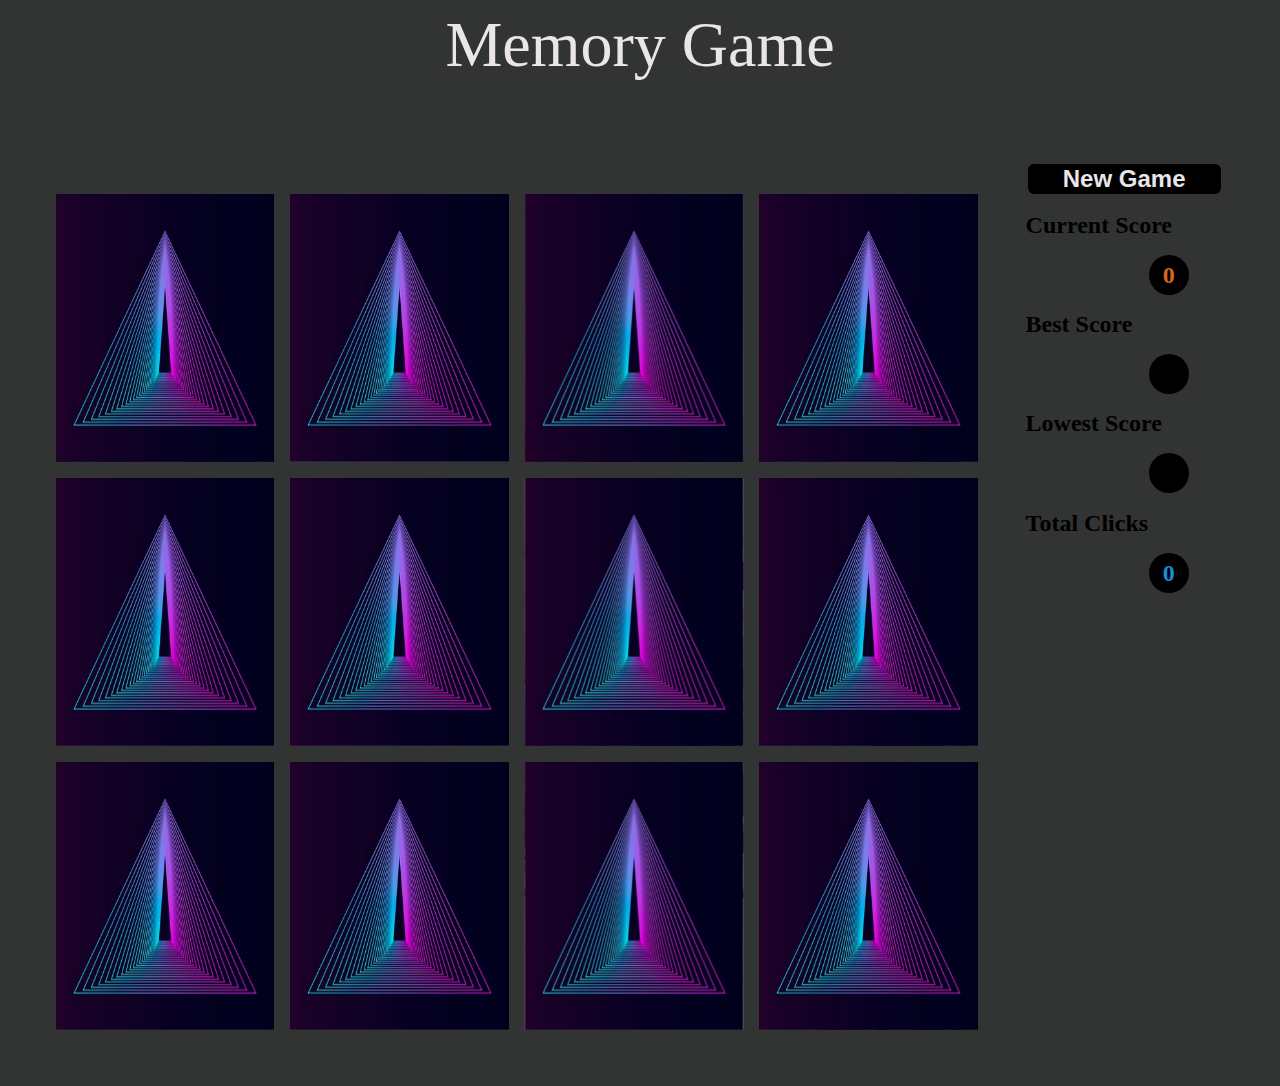
==== memory.html @ ea2de8b4 "Add files via upload" ====
<!DOCTYPE html>
<html lang="en">
<head>
    <meta charset="UTF-8">
    <meta name="viewport" content="width=device-width, initial-scale=1.0">
    <meta http-equiv="X-UA-Compatible" content="ie=edge">
    <link rel="stylesheet" href="style.css"></link>
    <title>Memory Game</title>
</head>
<body>
    <div class="header">Memory Game</div>
    <div class="wrapper">
        <div class="main-div">
            <div>
                <div class="card-container">
                    <div class="card">
                        <div class="front">
                            <img class="frontImage" src="images/img1.jpg">  
                        </div>
                        <div class="back"> 
                            <img src="images/back.jpg">                           
                        </div>
                        
                    </div>
                </div>
                
            </div>

            <div>
                <div class="card-container">
                    <div class="card">
                        <div class="front">
                            <img class="frontImage" src=""> 
                        </div>
                        <div class="back">
                            <img src="images/back.jpg">  
                        </div>
                        
                    </div>
                </div>
                
            </div>

            <div>
                <div class="card-container">
                    <div class="card">
                        <div class="front">
                            <img class="frontImage" src=""> 
                        </div>
                        <div class="back">
                            <img src="images/back.jpg">  
                        </div>
                        
                    </div>
                </div>
                
            </div>

            <div>
                <div class="card-container">
                    <div class="card">
                        <div class="front">
                            <img class="frontImage" src=""> 
                        </div>
                        <div class="back">
                            <img src="images/back.jpg">  
                        </div>
                        
                    </div>
                </div>
                
            </div>

            <div>
                <div class="card-container">
                    <div class="card">
                        <div class="front">
                            <img class="frontImage" src=""> 
                        </div>
                        <div class="back">
                            <img src="images/back.jpg">  
                        </div>
                        
                    </div>
                </div>
                
            </div>
            <div>
                <div class="card-container">
                    <div class="card">
                        <div class="front">
                            <img class="frontImage" src=""> 
                        </div>
                        <div class="back">
                            <img src="images/back.jpg">  
                        </div>
                        
                    </div>
                </div>
                
            </div>
            <div>
                <div class="card-container">
                    <div class="card">
                        <div class="front">
                            <img class="frontImage" src=""> 
                        </div>
                        <div class="back">
                            <img src="images/back.jpg">  
                        </div>
                        
                    </div>
                </div>
                
            </div>
            <div>
                <div class="card-container">
                    <div class="card">
                        <div class="front">
                            <img class="frontImage" src=""> 
                        </div>
                        <div class="back">
                            <img src="images/back.jpg">  
                        </div>
                        
                    </div>
                </div>
                
            </div>

            <div>
                <div class="card-container">
                    <div class="card">
                        <div class="front">
                            <img class="frontImage" src=""> 
                        </div>
                        <div class="back">
                            <img src="images/back.jpg">  
                        </div>
                       
                    </div>
                </div>
                
            </div>

            <div>
                <div class="card-container">
                    <div class="card">
                        <div class="front">
                            <img class="frontImage" src=""> 
                        </div>
                        <div class="back">
                            <img src="images/back.jpg">  
                        </div>
                        
                    </div>
                </div>
                
            </div>

            <div>
                <div class="card-container">
                    <div class="card">
                        <div class="front">
                            <img class="frontImage" src=""> 
                        </div>
                        <div class="back">
                            <img src="images/back.jpg">  
                        </div>
                        
                    </div>
                </div>
                
            </div>

            <div>
                <div class="card-container">
                    <div class="card">
                        <div class="front">
                            <img class="frontImage" src=""> 
                        </div>
                        <div class="back">
                            <img src="images/back.jpg">  
                        </div>
                        
                    </div>
                </div>
                
            </div>


        </div>
        <div class="side-div">
            <div class="start-div">
                <button class="new-game" onclick="startNewGame()"> New Game</button>
            </div>

            <div class="score-div">
               <h1>Current Score</h1> <span id="current-score">0 </span>
               <h1>Best Score</h1> <span id="best-score"> 0 </span>
               <h1>Lowest Score</h1> <span id="lowest-score"> 0 </span>
               <h1>Total Clicks</h1> <span id="clicks"> 0 </span>

            </div>
            
        </div>
    </div>

    
  <script src="script.js"></script>  
</body>
</html>
---- style.css ----
/* .wrapper > div:nth-child(odd) {
    background: rgb(101, 167, 130);

} */
.wrapper {
    display: grid;
    grid-template-columns:80% 20%;
    grid-column-gap: 1em;
    padding: 1em;
    height: 100vh;

}

.main-div{
    display: grid;
    grid-template-columns:repeat(4,1fr);
    grid-column-gap: 1em;
    grid-row-gap: 1em;
    grid-auto-rows: minmax(1fr,auto);
    grid-auto-columns: minmax(300px,auto);
    padding: 2em;
}

.main-div > div:nth-child(even){
    background: yellow;
}

.card-container{
    width: 100%;
    height: 100%;
}

.card{
    width: 100%;
    height: 100%;
    position: relative;
    transition: transform 0.6s;
    transform-style: preserve-3d;

}
.front, .back{
    position: absolute;
    width: 100%;
    height: 100%;
    backface-visibility: hidden;
}

.front{
    background: rgb(15, 15, 82);
}
.flipped{
    transform: RotateY(180deg);
}
.back{
    background: rgb(168, 93, 66);
}

.back img{
    width: 100%;
    height: 100%;
}

.front img{
    width: 100%;
    height: 100%;
}

.new-game{
    width: 80%;
    height: 20%;
    border: 2px solid rgb(50, 51, 51);
    border-radius: 8px;
    font-size: 24px;
    font-weight: bold;
    background-color: black;
}

.score-div {
    text-align: justify;
    text-decoration: solid;
    font-weight: bold;
    font-size: 0.75em;

}

span{
    display: block;
    height: 40px;
    width: 40px;
    line-height: 40px;
    margin-left: 50%;
    -moz-border-radius: 20px;
    border-radius: 20px;

    background-color: black;
    color: white;
    text-align: center;
    font-size: 2em
}

#current-score{
    color: chocolate;
}

#best-score{
    color: rgb(16, 129, 45);
}

#lowest-score{
    color: rgb(199, 48, 73);
}

#clicks{
    color: rgb(25, 139, 216);
}

.header{
    font-size: 4em;
    text-align: center;
    padding-bottom:1em ;
    color: rgb(233, 229, 233);
    background: rgb(50, 51, 51);
}

.new-game{
    color: rgb(233, 229, 233) ;
}

body{
    background:rgb(50, 51, 51) ;
}
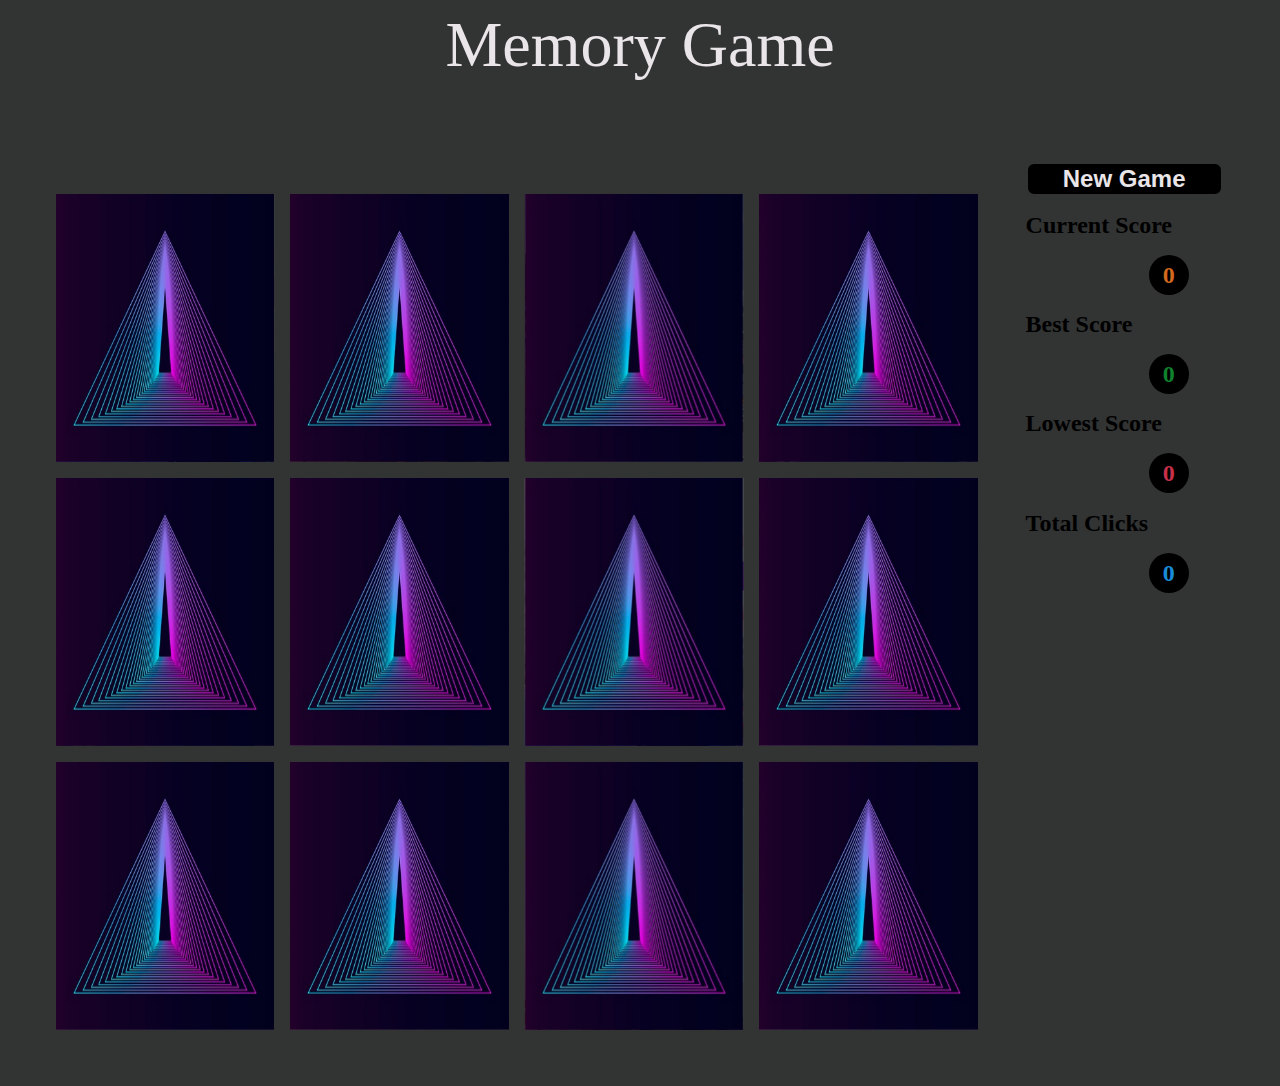
==== commit 88d0efbb: "Add files via upload" ====
--- a/memory.html
+++ b/memory.html
@@ -192,7 +192,7 @@
         </div>
         <div class="side-div">
             <div class="start-div">
-                <button class="new-game" onclick="startNewGame()"> New Game</button>
+                <button class="new-game" > New Game</button>
             </div>
 
             <div class="score-div">
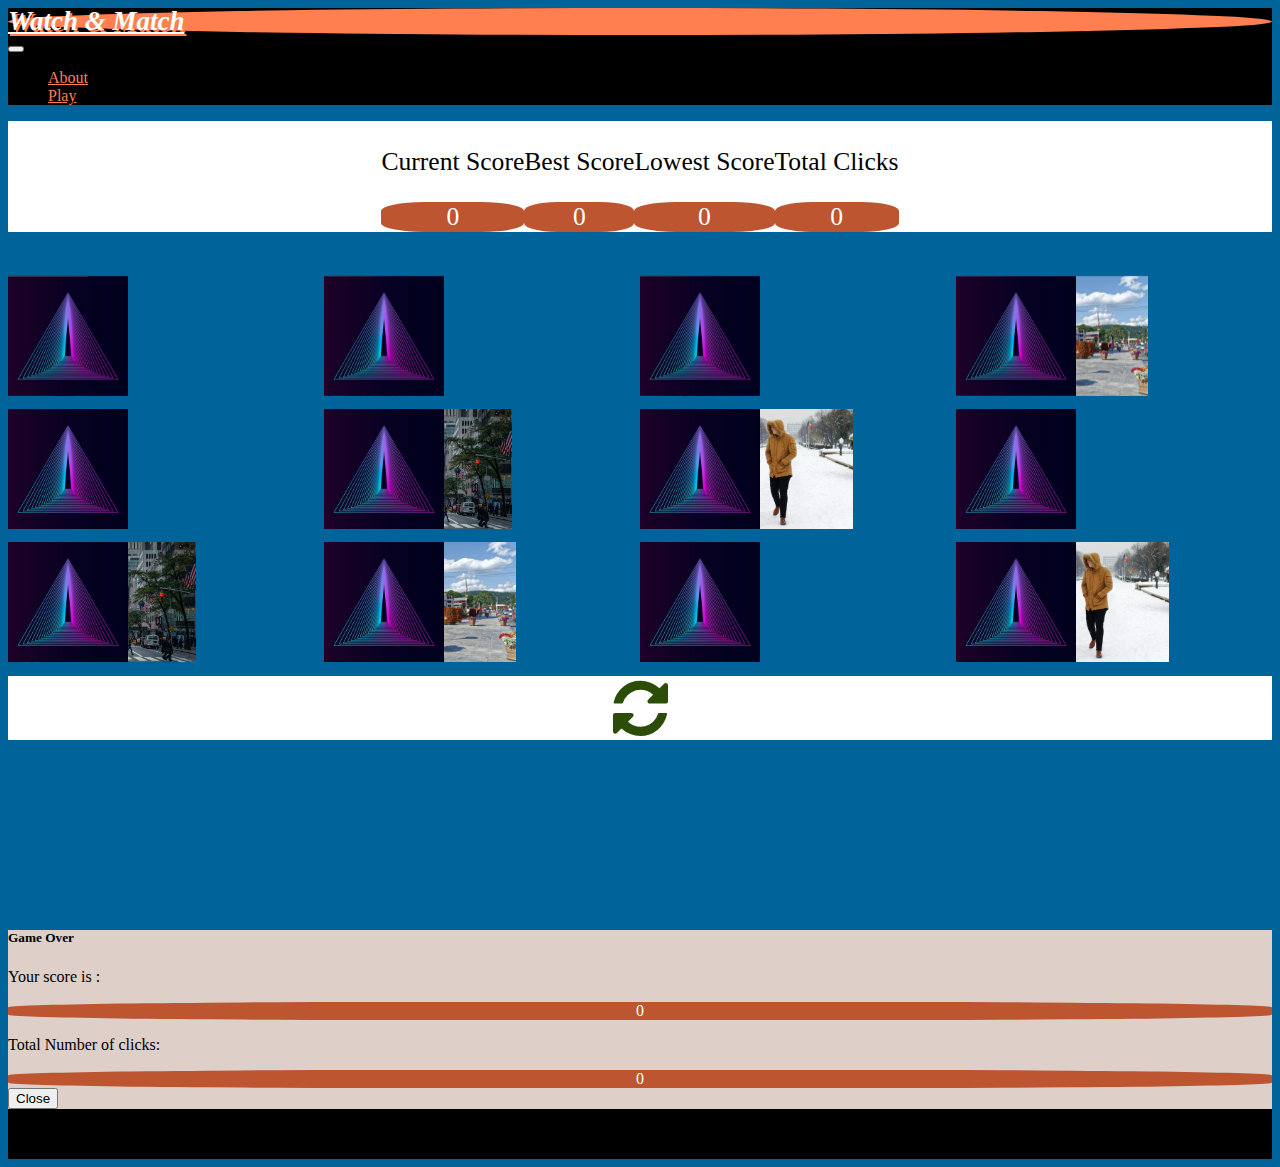
==== commit 9f87a236: "layout changed" ====
--- a/memory.html
+++ b/memory.html
@@ -2,211 +2,292 @@
 <html lang="en">
 <head>
     <meta charset="UTF-8">
-    <meta name="viewport" content="width=device-width, initial-scale=1.0">
+    <meta name="viewport" content="width=device-width, initial-scale=1.0, shrink-to-fit=no">
     <meta http-equiv="X-UA-Compatible" content="ie=edge">
     <link rel="stylesheet" href="style.css"></link>
-    <title>Memory Game</title>
+    <link rel="stylesheet" href="https://cdn.jsdelivr.net/npm/bootstrap@4.5.3/dist/css/bootstrap.min.css" integrity="sha384-TX8t27EcRE3e/ihU7zmQxVncDAy5uIKz4rEkgIXeMed4M0jlfIDPvg6uqKI2xXr2" crossorigin="anonymous">
+    <link rel="stylesheet" href="https://cdnjs.cloudflare.com/ajax/libs/font-awesome/4.7.0/css/font-awesome.min.css">
+    <link rel="icon" href="./images/favicon.png">
+        <title>Watch & Match</title>
+
+   
 </head>
 <body>
-    <div class="header">Memory Game</div>
-    <div class="wrapper">
-        <div class="main-div">
-            <div>
-                <div class="card-container">
-                    <div class="card">
-                        <div class="front">
-                            <img class="frontImage" src="images/img1.jpg">  
-                        </div>
-                        <div class="back"> 
-                            <img src="images/back.jpg">                           
-                        </div>
-                        
-                    </div>
-                </div>
+    <div class="content ">
+        <nav class="navbar navbar-expand-lg navbar-dark  border-bottom">
+           <div class="brand-div"> <a class="navbar-brand" href="#">Watch & Match</a></div>
+            <button class="navbar-toggler " type="button" data-toggle="collapse" data-target="#navbarSupportedContent" aria-controls="navbarSupportedContent" aria-expanded="false" aria-label="Toggle navigation">
+              <span class="navbar-toggler-icon ml-0 borders-0"></span>
+            </button>
+          
+            <div class="collapse navbar-collapse" id="navbarSupportedContent">
+              <ul class="navbar-nav ml-auto">
+                <li class="nav-item active">
+                  <a class="nav-link about" href="#">About </a>
+                </li>
+                <li class="nav-item">
+                  <a class="nav-link play" href="#">Play<span class="sr-only">(current)</span></a>
+                </li>
                 
-            </div>
-
-            <div>
-                <div class="card-container">
-                    <div class="card">
-                        <div class="front">
-                            <img class="frontImage" src=""> 
-                        </div>
-                        <div class="back">
-                            <img src="images/back.jpg">  
-                        </div>
-                        
-                    </div>
-                </div>
-                
-            </div>
-
-            <div>
-                <div class="card-container">
-                    <div class="card">
-                        <div class="front">
-                            <img class="frontImage" src=""> 
-                        </div>
-                        <div class="back">
-                            <img src="images/back.jpg">  
-                        </div>
-                        
-                    </div>
-                </div>
-                
-            </div>
-
-            <div>
-                <div class="card-container">
-                    <div class="card">
-                        <div class="front">
-                            <img class="frontImage" src=""> 
-                        </div>
-                        <div class="back">
-                            <img src="images/back.jpg">  
-                        </div>
-                        
-                    </div>
-                </div>
-                
-            </div>
-
-            <div>
-                <div class="card-container">
-                    <div class="card">
-                        <div class="front">
-                            <img class="frontImage" src=""> 
-                        </div>
-                        <div class="back">
-                            <img src="images/back.jpg">  
-                        </div>
-                        
-                    </div>
-                </div>
-                
-            </div>
-            <div>
-                <div class="card-container">
-                    <div class="card">
-                        <div class="front">
-                            <img class="frontImage" src=""> 
-                        </div>
-                        <div class="back">
-                            <img src="images/back.jpg">  
-                        </div>
-                        
-                    </div>
-                </div>
-                
-            </div>
-            <div>
-                <div class="card-container">
-                    <div class="card">
-                        <div class="front">
-                            <img class="frontImage" src=""> 
-                        </div>
-                        <div class="back">
-                            <img src="images/back.jpg">  
-                        </div>
-                        
-                    </div>
-                </div>
-                
-            </div>
-            <div>
-                <div class="card-container">
-                    <div class="card">
-                        <div class="front">
-                            <img class="frontImage" src=""> 
-                        </div>
-                        <div class="back">
-                            <img src="images/back.jpg">  
-                        </div>
-                        
-                    </div>
-                </div>
-                
-            </div>
-
-            <div>
-                <div class="card-container">
-                    <div class="card">
-                        <div class="front">
-                            <img class="frontImage" src=""> 
-                        </div>
-                        <div class="back">
-                            <img src="images/back.jpg">  
-                        </div>
-                       
-                    </div>
-                </div>
-                
-            </div>
-
-            <div>
-                <div class="card-container">
-                    <div class="card">
-                        <div class="front">
-                            <img class="frontImage" src=""> 
-                        </div>
-                        <div class="back">
-                            <img src="images/back.jpg">  
-                        </div>
-                        
-                    </div>
-                </div>
-                
-            </div>
-
-            <div>
-                <div class="card-container">
-                    <div class="card">
-                        <div class="front">
-                            <img class="frontImage" src=""> 
-                        </div>
-                        <div class="back">
-                            <img src="images/back.jpg">  
-                        </div>
-                        
-                    </div>
-                </div>
-                
-            </div>
-
-            <div>
-                <div class="card-container">
-                    <div class="card">
-                        <div class="front">
-                            <img class="frontImage" src=""> 
-                        </div>
-                        <div class="back">
-                            <img src="images/back.jpg">  
-                        </div>
-                        
-                    </div>
-                </div>
-                
-            </div>
-
-
-        </div>
-        <div class="side-div">
-            <div class="start-div">
-                <button class="new-game" > New Game</button>
-            </div>
-
-            <div class="score-div">
-               <h1>Current Score</h1> <span id="current-score">0 </span>
-               <h1>Best Score</h1> <span id="best-score"> 0 </span>
-               <h1>Lowest Score</h1> <span id="lowest-score"> 0 </span>
-               <h1>Total Clicks</h1> <span id="clicks"> 0 </span>
-
-            </div>
-            
-        </div>
+               
+              </ul>
+              
+            </div>
+          </nav>
+
+          <div class="container-fluid score-board">
+             <div class="score-div">
+                <div class="m-1 flex-fill pl-3 pr-3 "><p>Current Score</p> <span class="text-center " id="current-score">0 </span> </div>
+                <div class="m-1 pl-3 pr-3"><p>Best Score</p> <span id="best-score"> 0 </span></div>
+                <div class="m-1 pl-3 pr-3"><p>Lowest Score</p> <span id="lowest-score"> 0 </span></div>
+                <div class="m-1 pl-3 pr-3"><p>Total Clicks</p> <span id="clicks"> 0 </span></div>
+ 
+             </div>
+
+          
+
+
+          </div>
+
+          <div class="game-board mt-2 container col-sm-8 col-lg-6">
+            <div class="card-container">
+                <div class="card">
+                    <div class="front">
+                        <img class="frontImage" src="images/img1.jpg">  
+                    </div>
+                    <div class="back"> 
+                        <img src="images/back.jpg">                           
+                    </div>
+                    
+                </div>
+            </div>
+
+            <div class="card-container">
+                <div class="card">
+                    <div class="front">
+                        <img class="frontImage" src=""> 
+                    </div>
+                    <div class="back">
+                        <img src="images/back.jpg">  
+                    </div>
+                    
+                </div>
+            </div>
+            
+        
+
+        
+            <div class="card-container">
+                <div class="card">
+                    <div class="front">
+                        <img class="frontImage" src=""> 
+                    </div>
+                    <div class="back">
+                        <img src="images/back.jpg">  
+                    </div>
+                    
+                </div>
+            </div>
+            
+        
+
+        
+            <div class="card-container">
+                <div class="card">
+                    <div class="front">
+                        <img class="frontImage" src=""> 
+                    </div>
+                    <div class="back">
+                        <img src="images/back.jpg">  
+                    </div>
+                    
+                </div>
+            </div>
+            
+        
+
+            <div class="card-container">
+                <div class="card">
+                    <div class="front">
+                        <img class="frontImage" src=""> 
+                    </div>
+                    <div class="back">
+                        <img src="images/back.jpg">  
+                    </div>
+                    
+                </div>
+            </div>
+            
+        
+        
+            <div class="card-container">
+                <div class="card">
+                    <div class="front">
+                        <img class="frontImage" src=""> 
+                    </div>
+                    <div class="back">
+                        <img src="images/back.jpg">  
+                    </div>
+                    
+                </div>
+            </div>
+            
+        
+       
+            <div class="card-container">
+                <div class="card">
+                    <div class="front">
+                        <img class="frontImage" src=""> 
+                    </div>
+                    <div class="back">
+                        <img src="images/back.jpg">  
+                    </div>
+                    
+                </div>
+            </div>
+            
+        
+        
+            <div class="card-container">
+                <div class="card">
+                    <div class="front">
+                        <img class="frontImage" src=""> 
+                    </div>
+                    <div class="back">
+                        <img src="images/back.jpg">  
+                    </div>
+                    
+                </div>
+            </div>
+            
+        
+
+            <div class="card-container">
+                <div class="card">
+                    <div class="front">
+                        <img class="frontImage" src=""> 
+                    </div>
+                    <div class="back">
+                        <img src="images/back.jpg">  
+                    </div>
+                   
+                </div>
+            </div>
+            
+
+            <div class="card-container">
+                <div class="card">
+                    <div class="front">
+                        <img class="frontImage" src=""> 
+                    </div>
+                    <div class="back">
+                        <img src="images/back.jpg">  
+                    </div>
+                    
+                </div>
+            
+        </div>
+
+            <div class="card-container">
+                <div class="card">
+                    <div class="front">
+                        <img class="frontImage" src=""> 
+                    </div>
+                    <div class="back">
+                        <img src="images/back.jpg">  
+                    </div>
+                    
+                </div>
+            </div>
+            
+
+            <div class="card-container">
+                <div class="card">
+                    <div class="front">
+                        <img class="frontImage" src=""> 
+                    </div>
+                    <div class="back">
+                        <img src="images/back.jpg">  
+                    </div>
+                    
+                </div>
+
+          </div>
+
+          </div>
+        
+
+          <div class="restart-div">
+            <i class="fa fa-refresh btn new-game " style="font-size:5vw; color: rgb(44, 77, 8);"></i>
+          </div>
+
+          <div class="about-info m-3" hidden>
+            <p>The Watch and Match game is designed to test your memory. 
+            The objective of the game is to find all pairs of images on the board in fewer clicks as possible.
+            The highest score possible is 600pts. You get 100 points each time you match to cards correctly. And lose 30 points
+            when you click on the wrong pair. The cycle continues until all the pairs are found.
+            </p>
+    
+        </div>
+
+
     </div>
 
     
-  <script src="script.js"></script>  
+
+    <!-- <dialog id="gameover">This is a dialog window</dialog> -->
+
+    <!-- Modal -->
+<div class="modal fade" id="gameover" data-backdrop="static" data-keyboard="false" tabindex="-1" aria-labelledby="gameoverLabel" aria-hidden="true">
+    <div class="modal-dialog">
+      <div class="modal-content">
+        <div class="modal-header">
+          <h5 class="modal-title" id="gameoverLabel">Game Over</h5>
+        </div>
+        <div class="modal-body">
+            <p>Your score is : </p> <span class="text-center w-100" id="final-score">0 </span>
+            <p>Total Number of clicks:</p><span id="final-clicks"> 0 </span>
+          
+        </div>
+        <div class="modal-footer">
+          <button type="button" class="btn btn-secondary close" data-dismiss="modal">Close</button>
+        </div>
+      </div>
+    </div>
+  </div>
+
+  
+
+    </div>
+    <footer class="text-white p-3">
+        laura.mesadieu@gmail.com
+    </footer>
+   
+
+    
+  <script src="script.js"></script> 
+  <script src="https://code.jquery.com/jquery-3.5.1.slim.min.js" integrity="sha384-DfXdz2htPH0lsSSs5nCTpuj/zy4C+OGpamoFVy38MVBnE+IbbVYUew+OrCXaRkfj" crossorigin="anonymous"></script>
+<script src="https://cdn.jsdelivr.net/npm/bootstrap@4.5.3/dist/js/bootstrap.bundle.min.js" integrity="sha384-ho+j7jyWK8fNQe+A12Hb8AhRq26LrZ/JpcUGGOn+Y7RsweNrtN/tE3MoK7ZeZDyx" crossorigin="anonymous"></script> 
 </body>
-</html>+</html>
+
+
+<script>
+    let abt = document.querySelector(".about");
+    let play =  document.querySelector(".play");
+    const abtInfo = document.querySelector(".about-info")
+    let gameboard = document.querySelector(".game-board")
+    abt.addEventListener("click", function(e){
+        abtInfo.removeAttribute("hidden");
+        gameboard.setAttribute("hidden", true)
+    });
+
+    play.addEventListener("click", function(e){
+        abtInfo.setAttribute("hidden",true);
+        gameboard.removeAttribute("hidden")
+
+
+    });
+
+
+</script>
--- a/style.css
+++ b/style.css
@@ -1,131 +1,156 @@
-/* .wrapper > div:nth-child(odd) {
-    background: rgb(101, 167, 130);
+body{
+    background-color: #006399!important;
+}
+.content{
+    min-height: 100vh;
+}
+.navbar-brand{
+    font-family: cursive;
+    font-style: oblique;
+    font-weight: 700;
+    color: white!important;
+    text-shadow: 2px 2px coral;
+    line-height: 100%;
+    font-size: 3vh;
+}
 
-} */
-.wrapper {
-    display: grid;
-    grid-template-columns:80% 20%;
-    grid-column-gap: 1em;
-    padding: 1em;
-    height: 100vh;
+
+
+.brand-div{
+    border-radius: 60%;
+    background-color:coral;
+}
+
+.game-board{
+    display: flex;
+    flex-direction: row;
+    flex-wrap: wrap;
+    height: 400px;
+    justify-content:space-evenly;
+    background-color:#006399;
+    padding-top: 2vh;
+}
+
+    .card-container{
+width: 100%;
+height: 100%;
+}
+
+.card{
+width: 100%;
+height: 100%;
+position: relative;
+transition: transform 0.6s;
+transform-style: preserve-3d;
 
 }
 
-.main-div{
-    display: grid;
-    grid-template-columns:repeat(4,1fr);
-    grid-column-gap: 1em;
-    grid-row-gap: 1em;
-    grid-auto-rows: minmax(1fr,auto);
-    grid-auto-columns: minmax(300px,auto);
-    padding: 2em;
+.card-container{
+    width: 25%;
+    height: 30%;
 }
 
-.main-div > div:nth-child(even){
-    background: yellow;
+.back{
+    object-fit:fill;
 }
 
-.card-container{
-    width: 100%;
-    height: 100%;
+.score-board{
+    display:flex;
+    flex-direction:row ;
+    margin: 0;
+    font-size: 2vw;
+    margin-bottom: 2vw;
+    background-color: white;
+    justify-content: space-evenly;
+    
+}
+.score-div, .restart-div{
+    display:flex;
+    flex-direction:row ;
+    font-size: 2vw;
+    justify-content: space-between;
+    text-align: center!important;
+
 }
 
-.card{
+.restart-div{
+    background-color: white;
     width: 100%;
-    height: 100%;
-    position: relative;
-    transition: transform 0.6s;
-    transform-style: preserve-3d;
+}
 
+span{
+display: block;
+width: 100%;
+-moz-border-radius: 30%;
+border-radius: 30%;
+
+background-color: rgb(189, 86, 48);
+color: white;
+text-align: center;
 }
 .front, .back{
-    position: absolute;
-    width: 100%;
-    height: 100%;
-    backface-visibility: hidden;
+position: absolute;
+height: 100%;
+backface-visibility: hidden;
 }
 
+
 .front{
-    background: rgb(15, 15, 82);
+background: rgb(15, 15, 82);
 }
 .flipped{
-    transform: RotateY(180deg);
+transform: RotateY(180deg);
 }
 .back{
-    background: rgb(168, 93, 66);
+background: rgb(168, 93, 66);
 }
 
 .back img{
-    width: 100%;
-    height: 100%;
+width: 100%;
+height: 100%;
 }
 
 .front img{
-    width: 100%;
-    height: 100%;
+width: 100%;
+height: 100%;
+object-fit:fill;
 }
 
+
 .new-game{
-    width: 80%;
-    height: 20%;
-    border: 2px solid rgb(50, 51, 51);
-    border-radius: 8px;
-    font-size: 24px;
-    font-weight: bold;
-    background-color: black;
+height: 50%;
+
+}
+nav{
+background-color: rgb(0, 0, 0);
+}
+a{
+color:coral!important;
+}
+.nav-link:hover{
+color:white;
 }
 
-.score-div {
-    text-align: justify;
-    text-decoration: solid;
-    font-weight: bold;
-    font-size: 0.75em;
+.about-info{
+font-family: cursive;
+color: white;
+font-size: 3vw;
+}
+
+.restart-div{
+display: flex;
+justify-content: center;
+align-items: center;
+}
+
+
+footer{
+background-color: rgb(0, 0, 0);
+height: 50px;
+}
+
+.modal-dialog{
+background-color: rgb(222, 207, 201)!important;
 
 }
 
-span{
-    display: block;
-    height: 40px;
-    width: 40px;
-    line-height: 40px;
-    margin-left: 50%;
-    -moz-border-radius: 20px;
-    border-radius: 20px;
-
-    background-color: black;
-    color: white;
-    text-align: center;
-    font-size: 2em
-}
-
-#current-score{
-    color: chocolate;
-}
-
-#best-score{
-    color: rgb(16, 129, 45);
-}
-
-#lowest-score{
-    color: rgb(199, 48, 73);
-}
-
-#clicks{
-    color: rgb(25, 139, 216);
-}
-
-.header{
-    font-size: 4em;
-    text-align: center;
-    padding-bottom:1em ;
-    color: rgb(233, 229, 233);
-    background: rgb(50, 51, 51);
-}
-
-.new-game{
-    color: rgb(233, 229, 233) ;
-}
-
-body{
-    background:rgb(50, 51, 51) ;
-}
